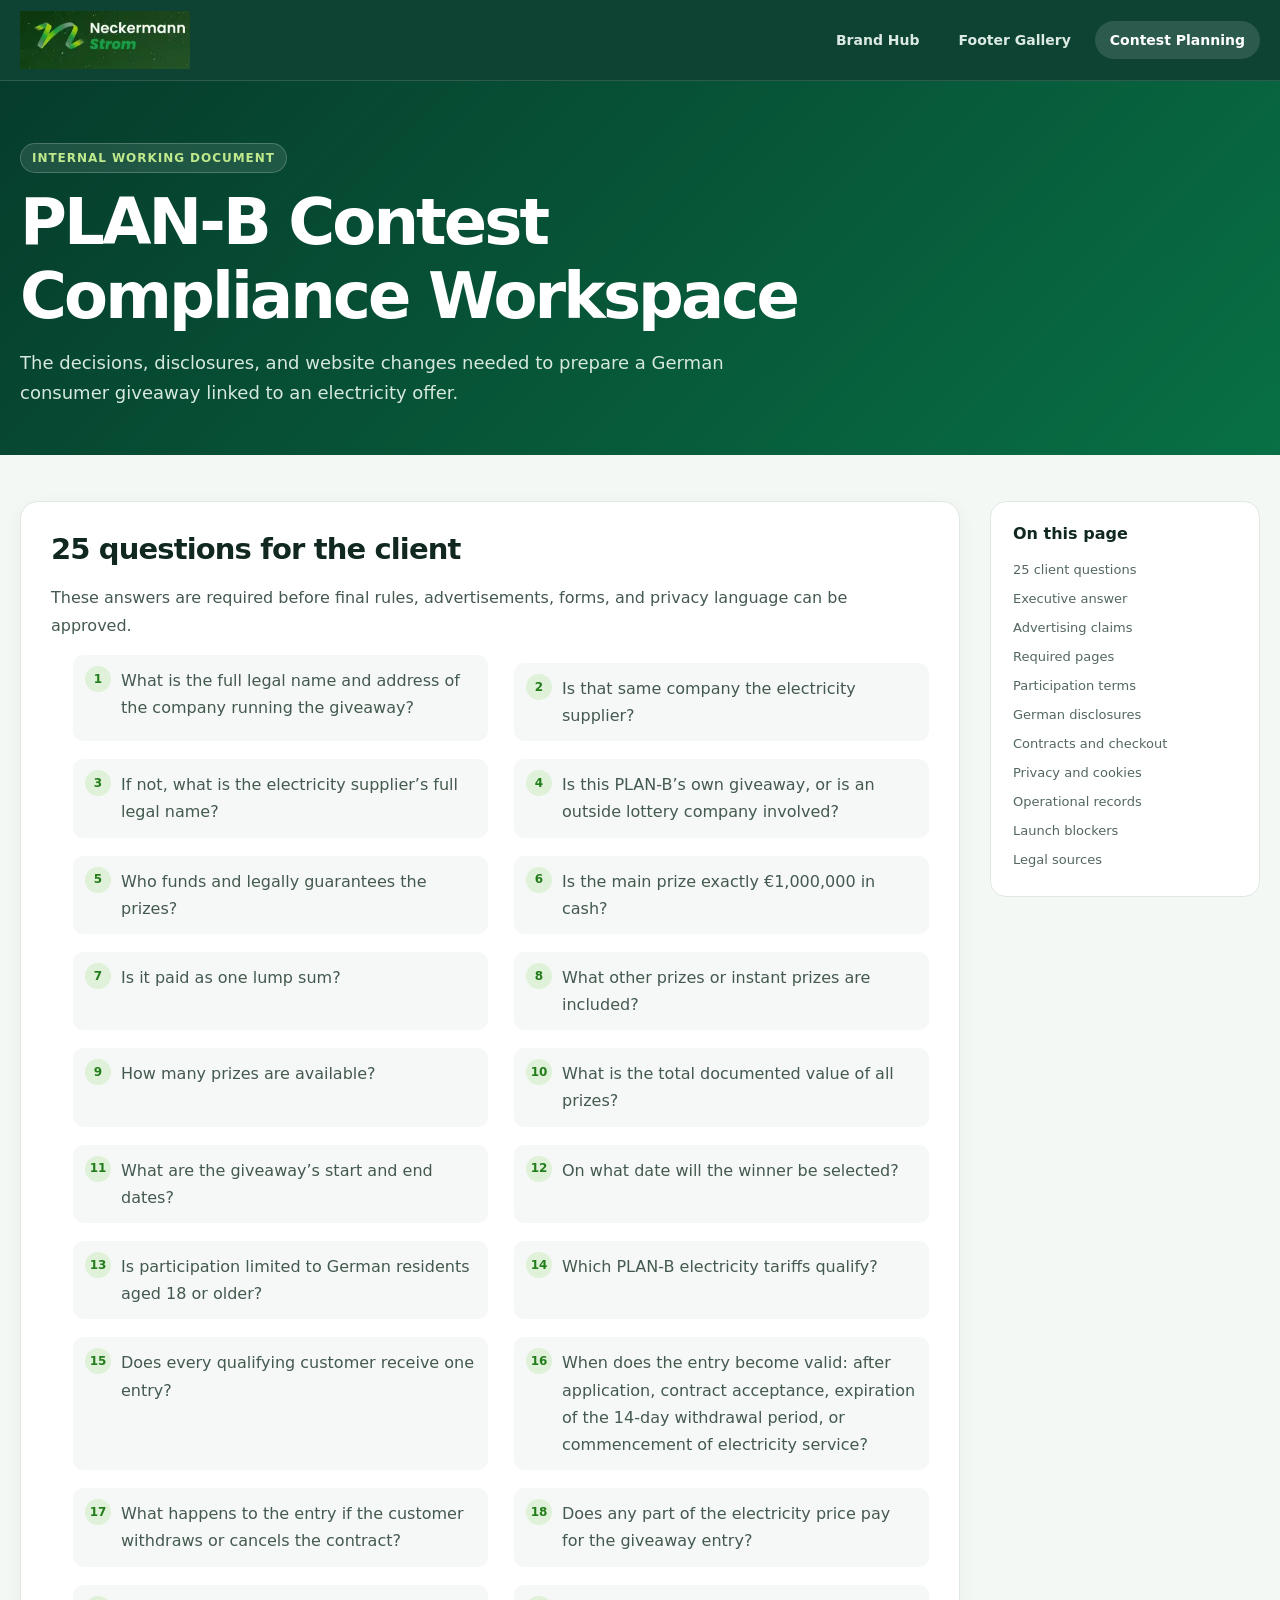
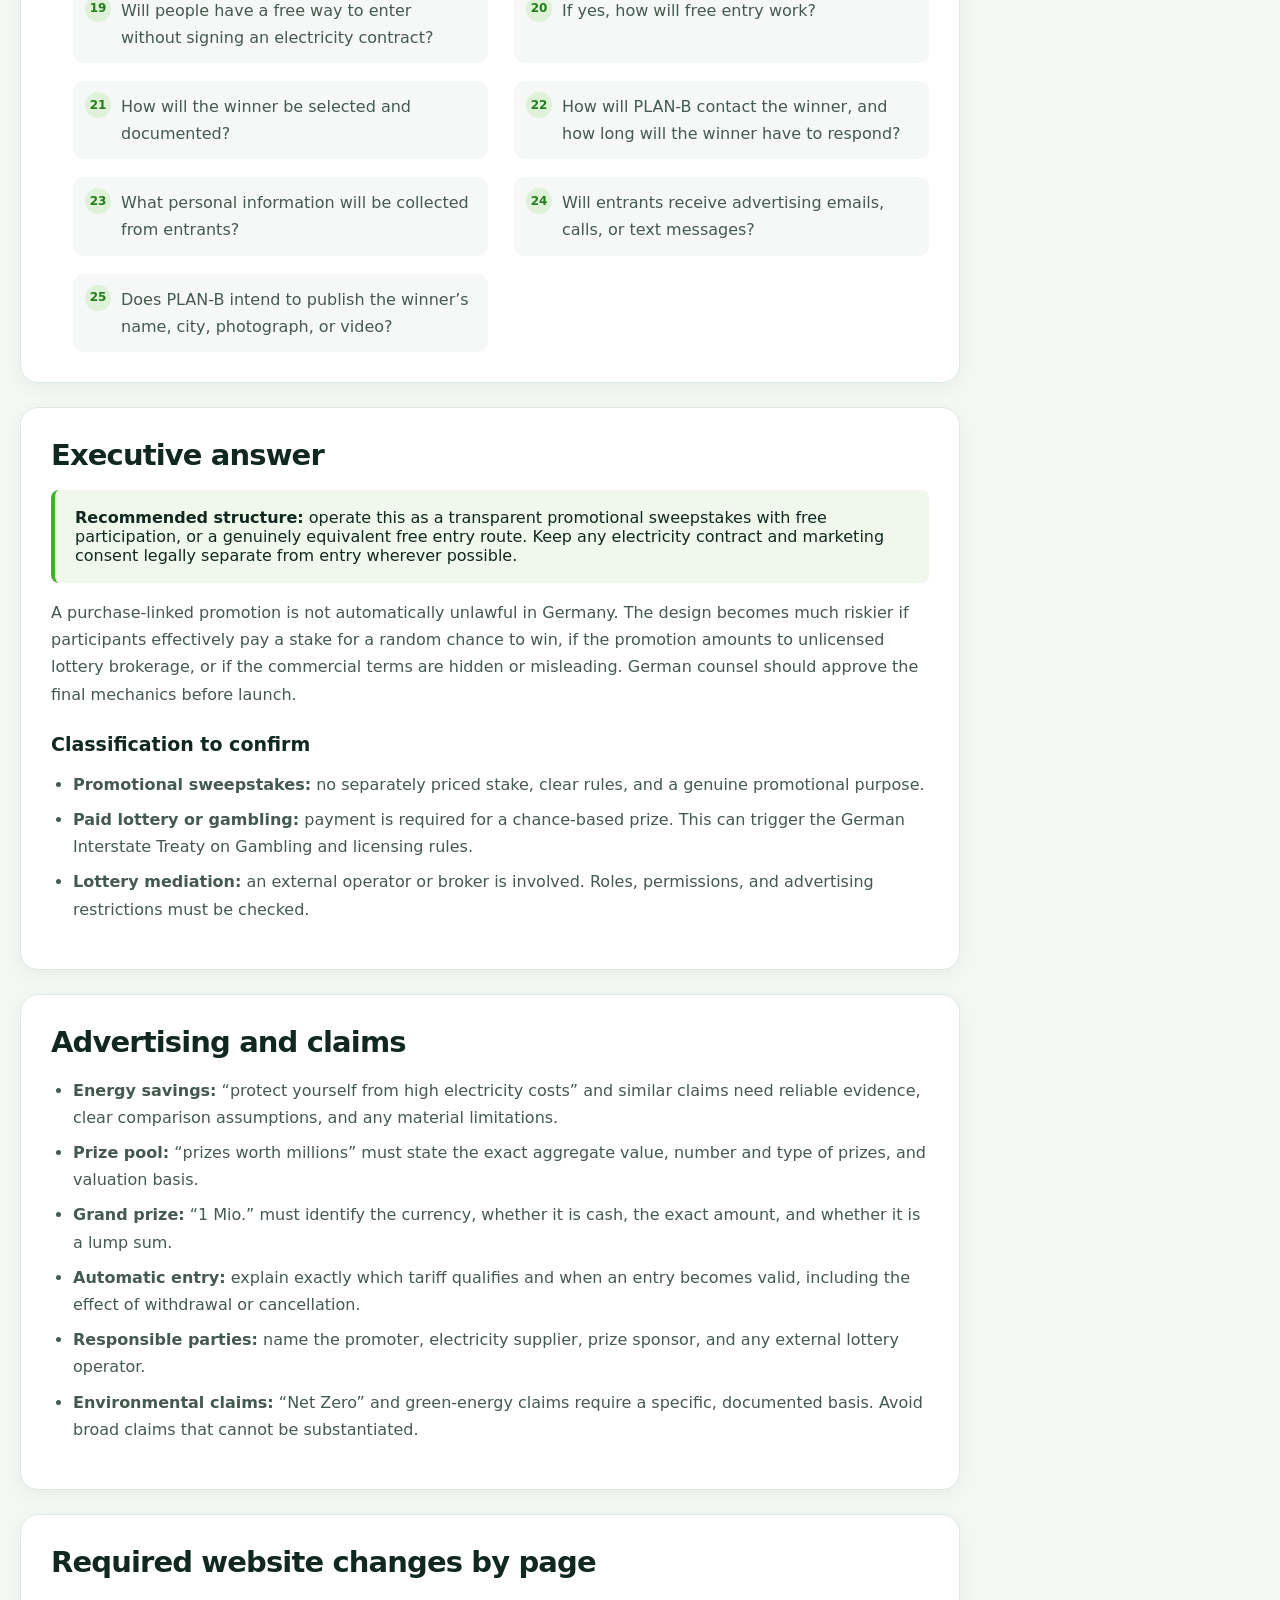
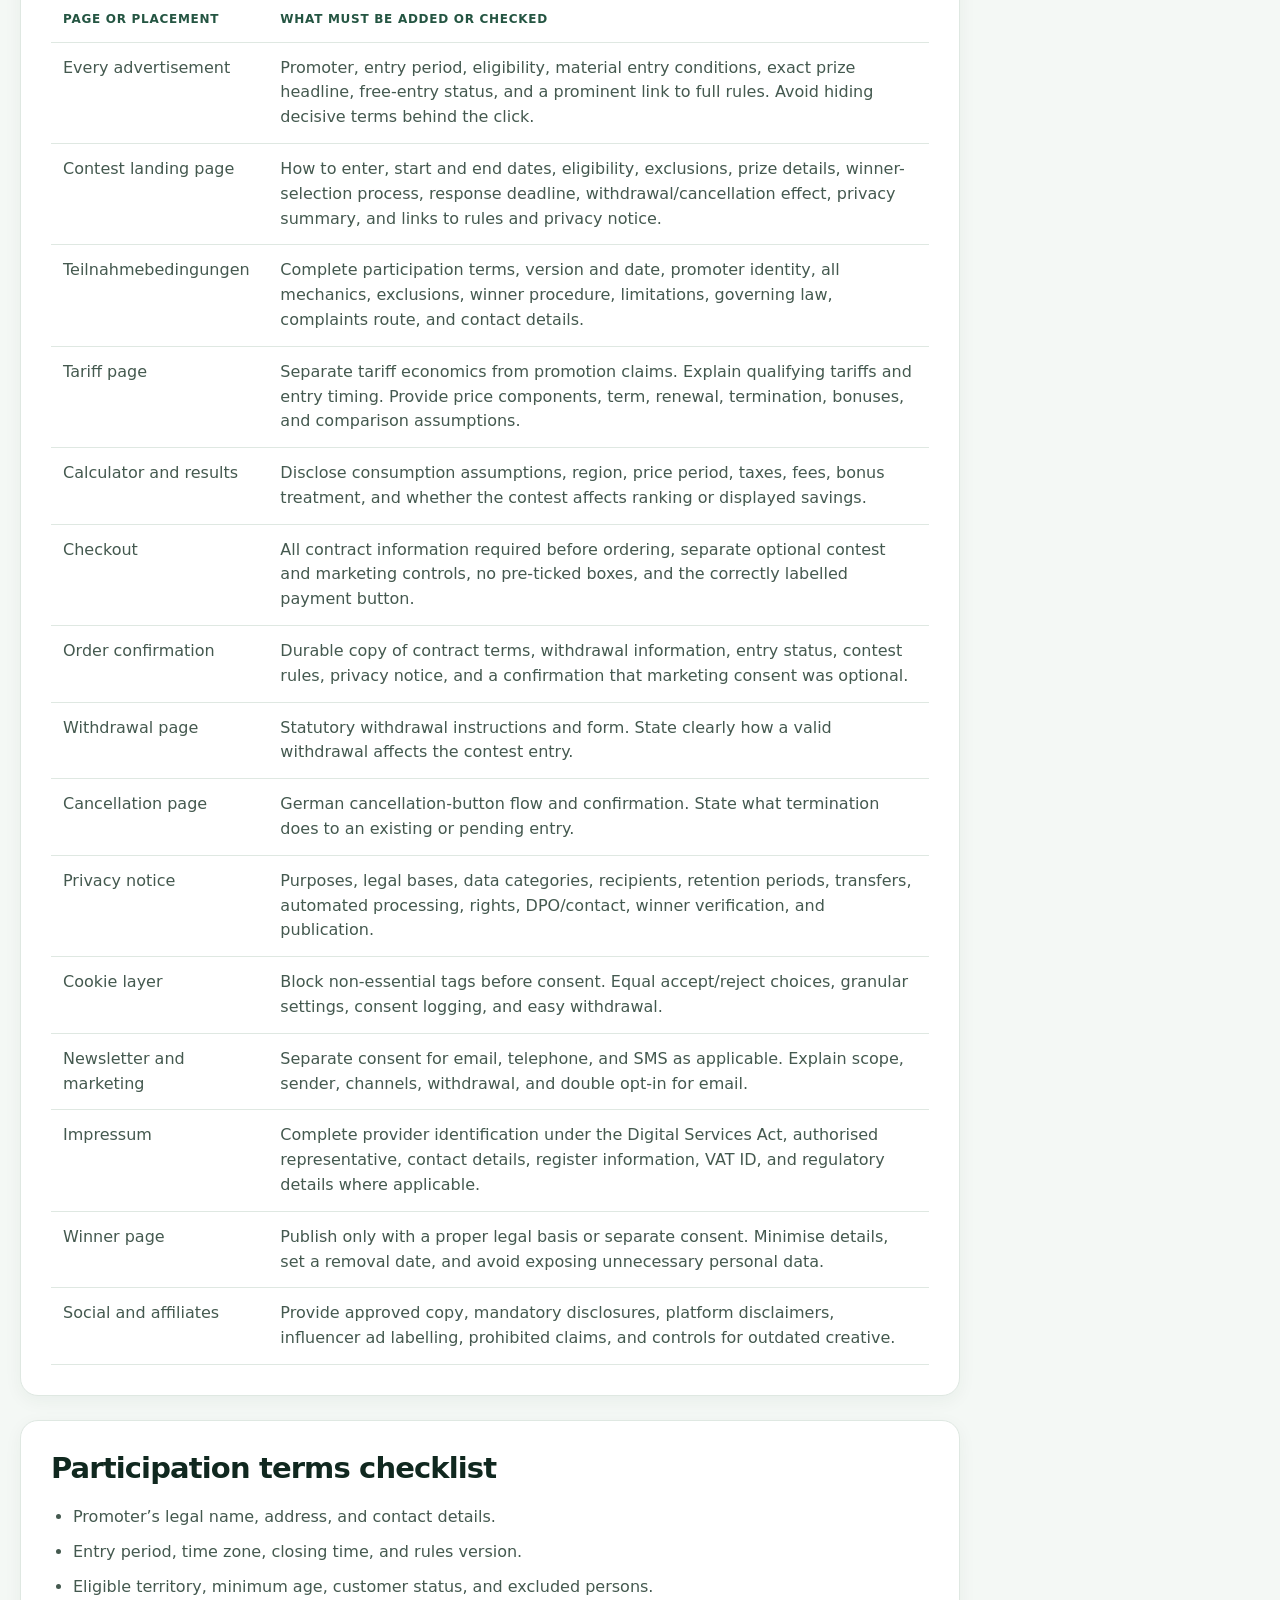
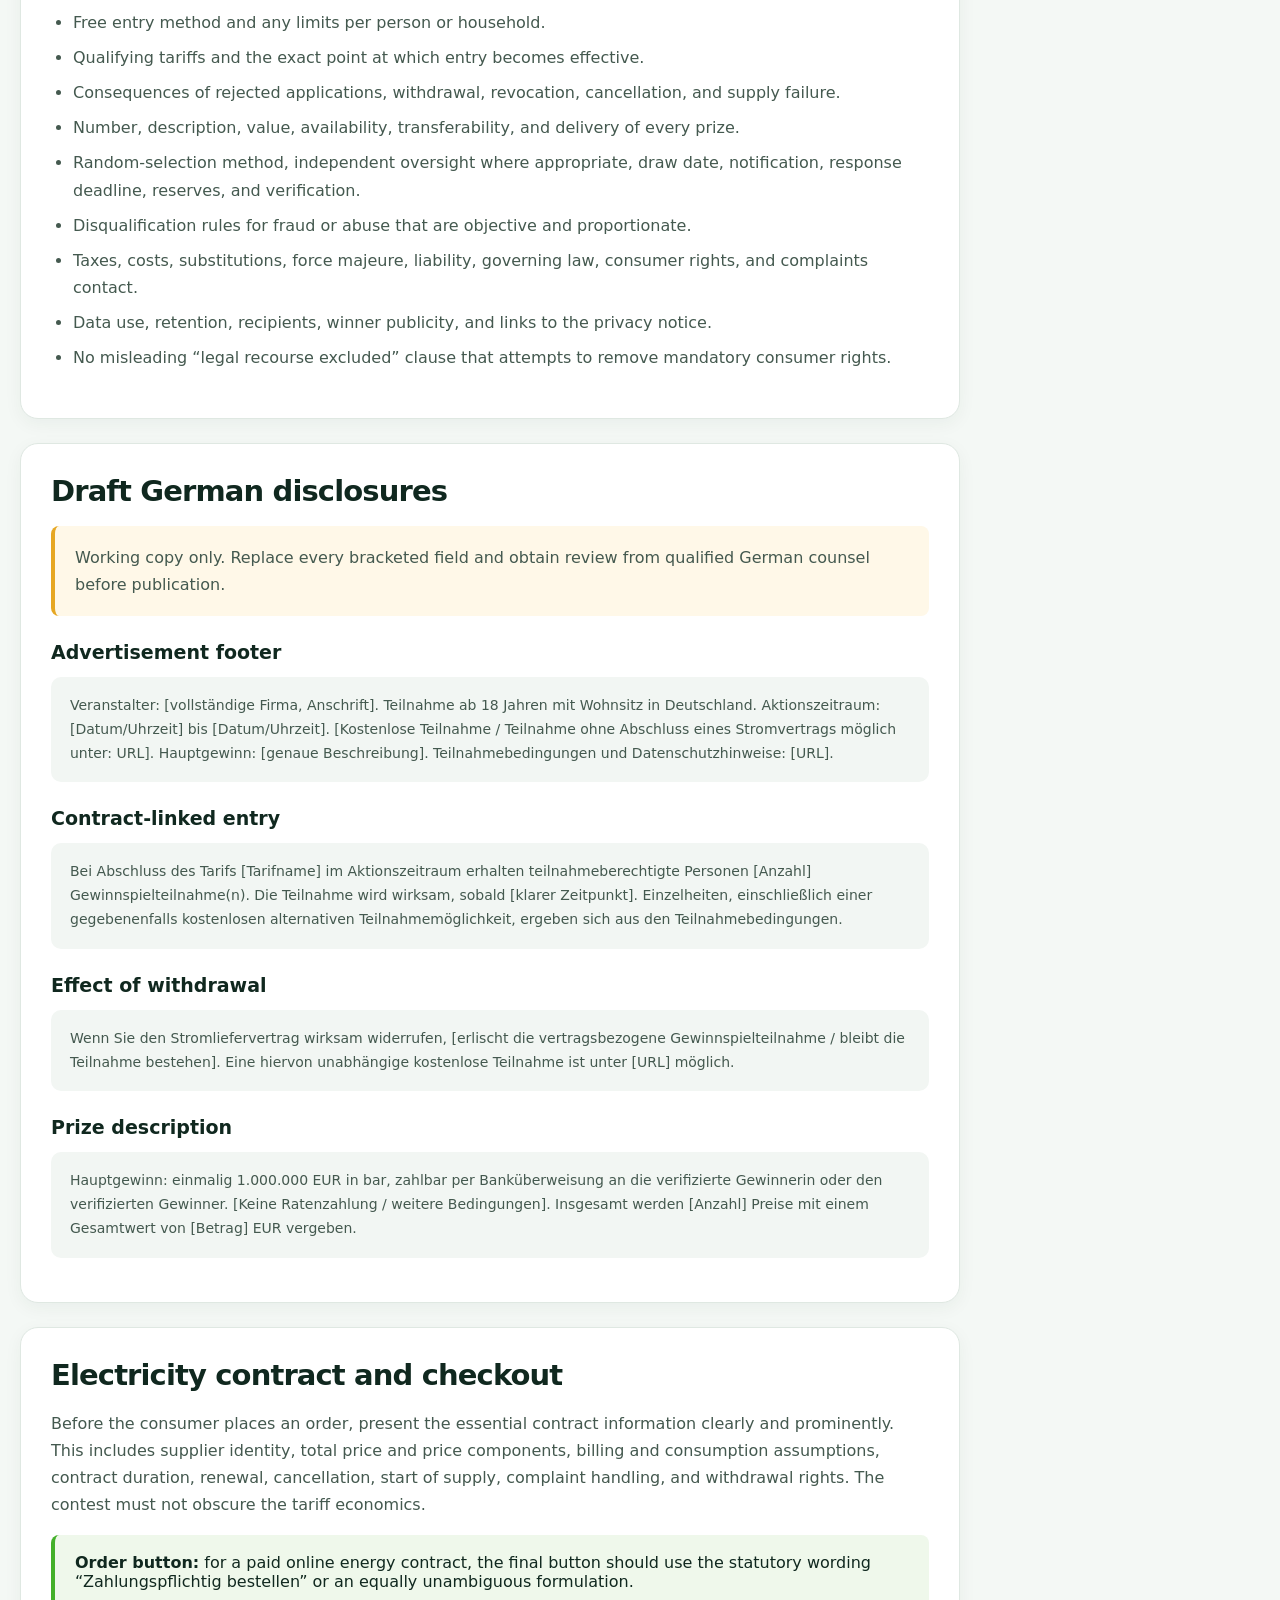
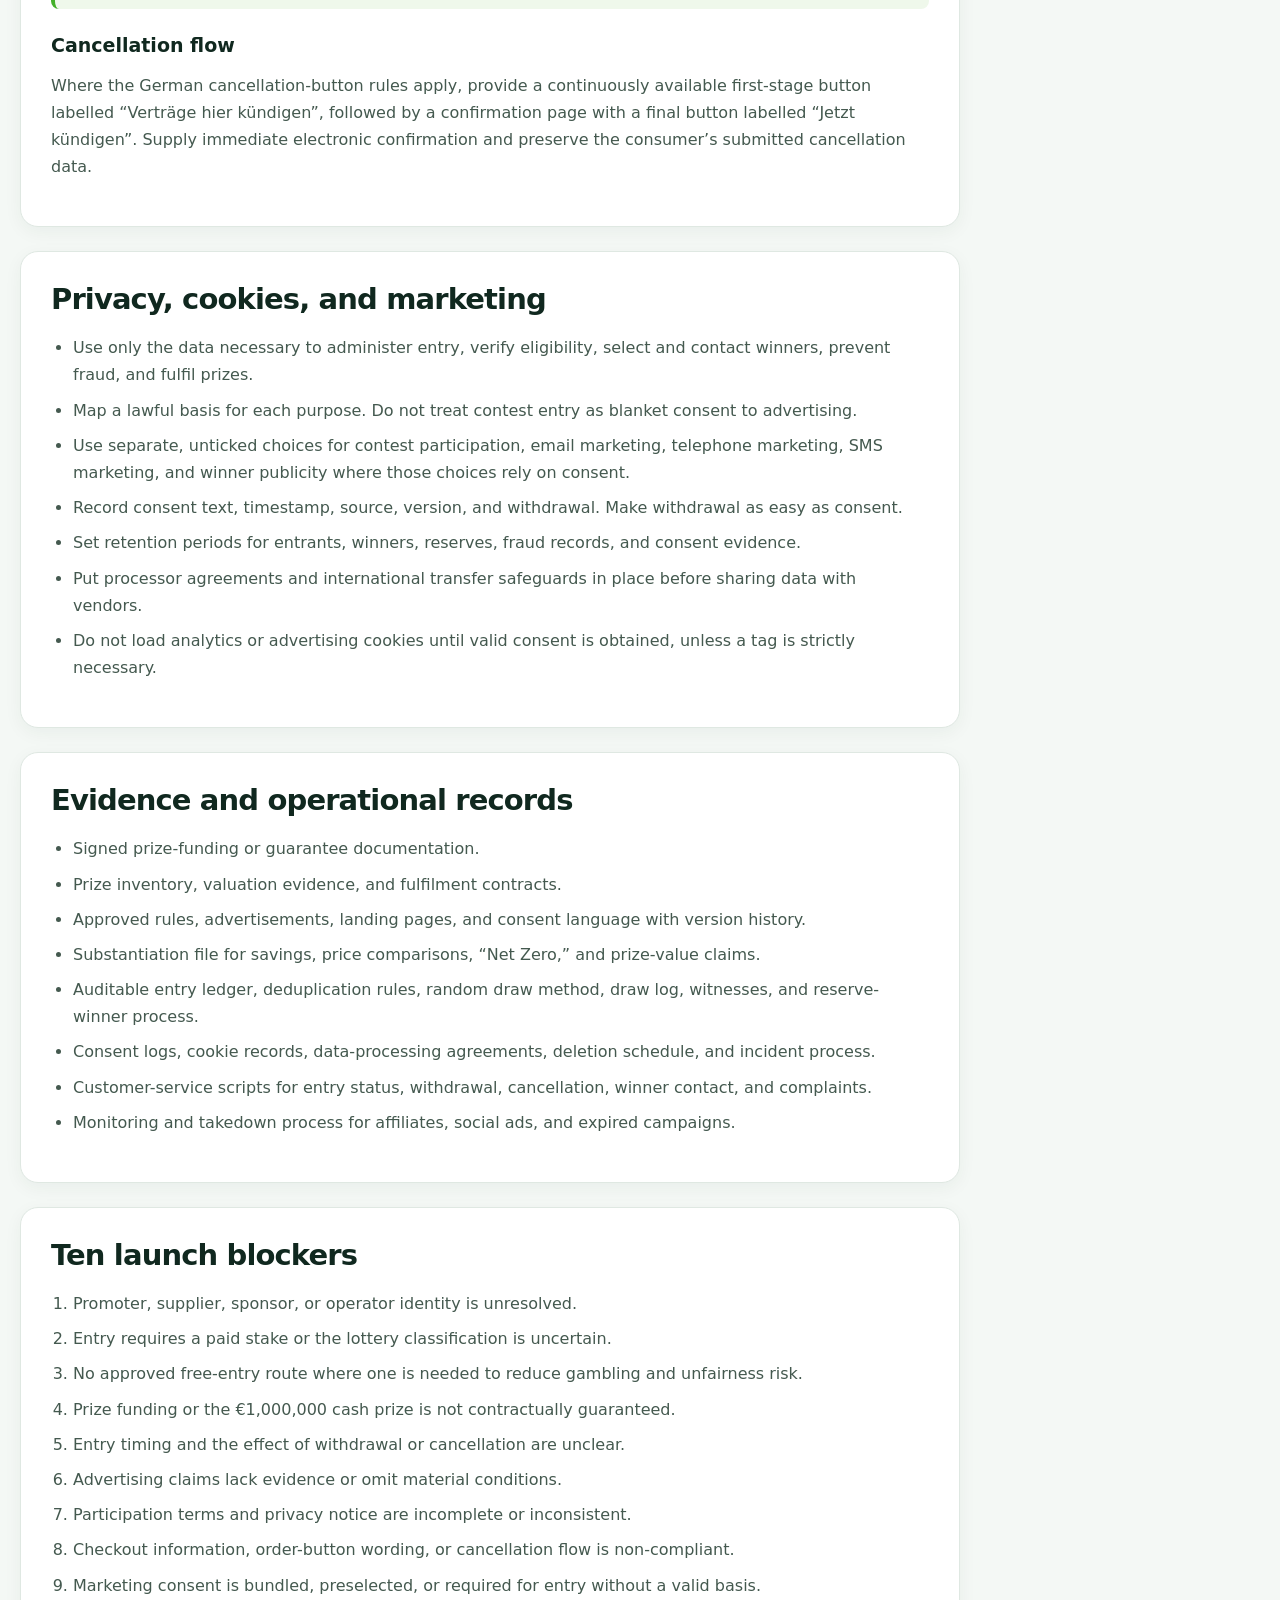
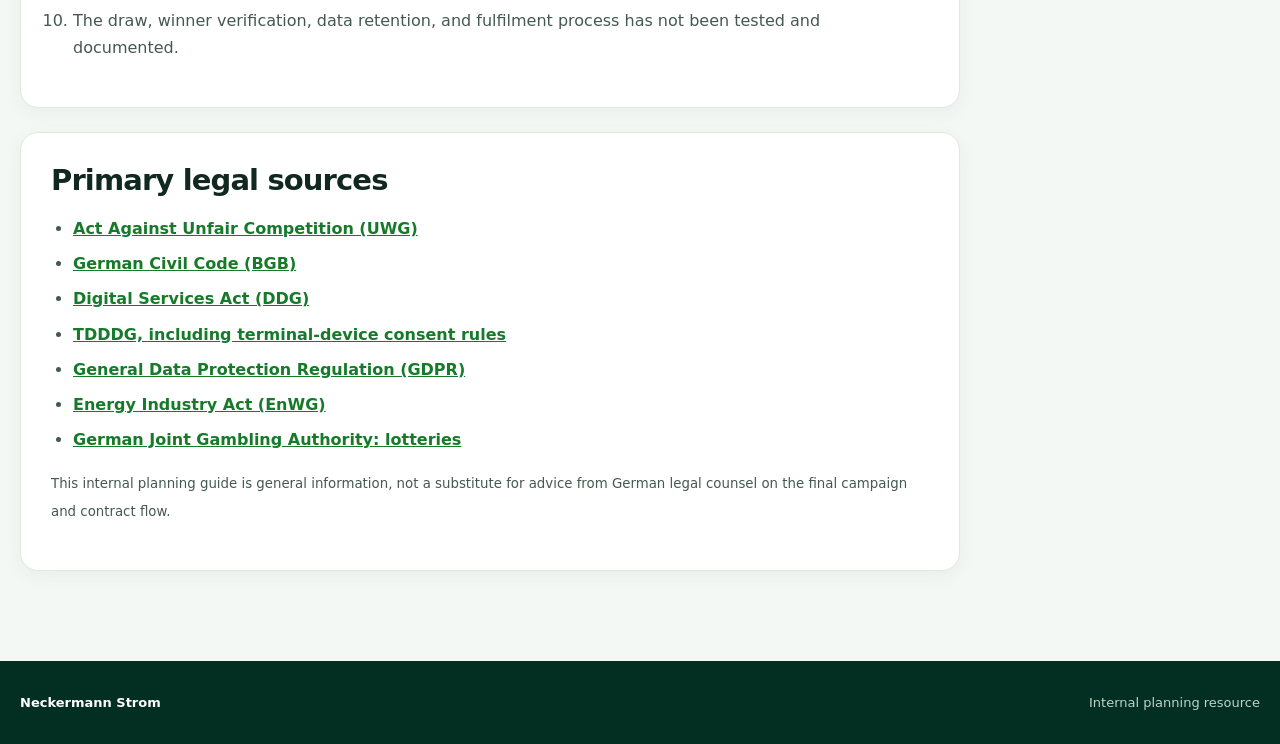
==== contest/index.html @ d4579231 "Add contest compliance workspace and block indexing" ====
<!doctype html>
<html lang="en">
<head>
  <meta charset="utf-8">
  <meta name="viewport" content="width=device-width,initial-scale=1">
  <meta name="description" content="Internal planning guide for the Neckermann Strom PLAN-B promotional contest.">
  <meta name="robots" content="noindex,nofollow,noarchive,nosnippet,noimageindex">
  <meta name="googlebot" content="noindex,nofollow,noarchive,nosnippet,noimageindex">
  <title>Contest Planning | Neckermann Strom</title>
  <link rel="stylesheet" href="../styles.css">
  <link rel="stylesheet" href="contest.css">
</head>
<body>
  <header class="site-header"><nav class="nav shell" aria-label="Primary navigation"><a class="brand" href="../" aria-label="Neckermann Strom home"><img src="../assets/neckermann-strom-logo.webp" alt="Neckermann Strom"></a><div class="nav-links"><a href="../">Brand Hub</a><a href="../footer/">Footer Gallery</a><a href="./" aria-current="page">Contest Planning</a></div></nav></header>
  <main>
    <section class="contest-hero"><div class="shell"><span class="status-pill">Internal working document</span><h1>PLAN-B Contest Compliance Workspace</h1><p>The decisions, disclosures, and website changes needed to prepare a German consumer giveaway linked to an electricity offer.</p></div></section>
    <div class="contest-layout shell">
      <div class="report">
        <section class="report-card" id="questions"><h2>25 questions for the client</h2><p>These answers are required before final rules, advertisements, forms, and privacy language can be approved.</p>
          <ol class="question-list">
            <li>What is the full legal name and address of the company running the giveaway?</li><li>Is that same company the electricity supplier?</li><li>If not, what is the electricity supplier’s full legal name?</li><li>Is this PLAN-B’s own giveaway, or is an outside lottery company involved?</li><li>Who funds and legally guarantees the prizes?</li><li>Is the main prize exactly €1,000,000 in cash?</li><li>Is it paid as one lump sum?</li><li>What other prizes or instant prizes are included?</li><li>How many prizes are available?</li><li>What is the total documented value of all prizes?</li><li>What are the giveaway’s start and end dates?</li><li>On what date will the winner be selected?</li><li>Is participation limited to German residents aged 18 or older?</li><li>Which PLAN-B electricity tariffs qualify?</li><li>Does every qualifying customer receive one entry?</li><li>When does the entry become valid: after application, contract acceptance, expiration of the 14-day withdrawal period, or commencement of electricity service?</li><li>What happens to the entry if the customer withdraws or cancels the contract?</li><li>Does any part of the electricity price pay for the giveaway entry?</li><li>Will people have a free way to enter without signing an electricity contract?</li><li>If yes, how will free entry work?</li><li>How will the winner be selected and documented?</li><li>How will PLAN-B contact the winner, and how long will the winner have to respond?</li><li>What personal information will be collected from entrants?</li><li>Will entrants receive advertising emails, calls, or text messages?</li><li>Does PLAN-B intend to publish the winner’s name, city, photograph, or video?</li>
          </ol>
        </section>
        <section class="report-card" id="summary"><h2>Executive answer</h2><div class="notice"><strong>Recommended structure:</strong> operate this as a transparent promotional sweepstakes with free participation, or a genuinely equivalent free entry route. Keep any electricity contract and marketing consent legally separate from entry wherever possible.</div><p>A purchase-linked promotion is not automatically unlawful in Germany. The design becomes much riskier if participants effectively pay a stake for a random chance to win, if the promotion amounts to unlicensed lottery brokerage, or if the commercial terms are hidden or misleading. German counsel should approve the final mechanics before launch.</p><h3>Classification to confirm</h3><ul><li><strong>Promotional sweepstakes:</strong> no separately priced stake, clear rules, and a genuine promotional purpose.</li><li><strong>Paid lottery or gambling:</strong> payment is required for a chance-based prize. This can trigger the German Interstate Treaty on Gambling and licensing rules.</li><li><strong>Lottery mediation:</strong> an external operator or broker is involved. Roles, permissions, and advertising restrictions must be checked.</li></ul></section>
        <section class="report-card" id="advertising"><h2>Advertising and claims</h2><ul><li><strong>Energy savings:</strong> “protect yourself from high electricity costs” and similar claims need reliable evidence, clear comparison assumptions, and any material limitations.</li><li><strong>Prize pool:</strong> “prizes worth millions” must state the exact aggregate value, number and type of prizes, and valuation basis.</li><li><strong>Grand prize:</strong> “1 Mio.” must identify the currency, whether it is cash, the exact amount, and whether it is a lump sum.</li><li><strong>Automatic entry:</strong> explain exactly which tariff qualifies and when an entry becomes valid, including the effect of withdrawal or cancellation.</li><li><strong>Responsible parties:</strong> name the promoter, electricity supplier, prize sponsor, and any external lottery operator.</li><li><strong>Environmental claims:</strong> “Net Zero” and green-energy claims require a specific, documented basis. Avoid broad claims that cannot be substantiated.</li></ul></section>
        <section class="report-card" id="pages"><h2>Required website changes by page</h2><table class="page-table"><thead><tr><th>Page or placement</th><th>What must be added or checked</th></tr></thead><tbody>
          <tr><td>Every advertisement</td><td>Promoter, entry period, eligibility, material entry conditions, exact prize headline, free-entry status, and a prominent link to full rules. Avoid hiding decisive terms behind the click.</td></tr>
          <tr><td>Contest landing page</td><td>How to enter, start and end dates, eligibility, exclusions, prize details, winner-selection process, response deadline, withdrawal/cancellation effect, privacy summary, and links to rules and privacy notice.</td></tr>
          <tr><td>Teilnahmebedingungen</td><td>Complete participation terms, version and date, promoter identity, all mechanics, exclusions, winner procedure, limitations, governing law, complaints route, and contact details.</td></tr>
          <tr><td>Tariff page</td><td>Separate tariff economics from promotion claims. Explain qualifying tariffs and entry timing. Provide price components, term, renewal, termination, bonuses, and comparison assumptions.</td></tr>
          <tr><td>Calculator and results</td><td>Disclose consumption assumptions, region, price period, taxes, fees, bonus treatment, and whether the contest affects ranking or displayed savings.</td></tr>
          <tr><td>Checkout</td><td>All contract information required before ordering, separate optional contest and marketing controls, no pre-ticked boxes, and the correctly labelled payment button.</td></tr>
          <tr><td>Order confirmation</td><td>Durable copy of contract terms, withdrawal information, entry status, contest rules, privacy notice, and a confirmation that marketing consent was optional.</td></tr>
          <tr><td>Withdrawal page</td><td>Statutory withdrawal instructions and form. State clearly how a valid withdrawal affects the contest entry.</td></tr>
          <tr><td>Cancellation page</td><td>German cancellation-button flow and confirmation. State what termination does to an existing or pending entry.</td></tr>
          <tr><td>Privacy notice</td><td>Purposes, legal bases, data categories, recipients, retention periods, transfers, automated processing, rights, DPO/contact, winner verification, and publication.</td></tr>
          <tr><td>Cookie layer</td><td>Block non-essential tags before consent. Equal accept/reject choices, granular settings, consent logging, and easy withdrawal.</td></tr>
          <tr><td>Newsletter and marketing</td><td>Separate consent for email, telephone, and SMS as applicable. Explain scope, sender, channels, withdrawal, and double opt-in for email.</td></tr>
          <tr><td>Impressum</td><td>Complete provider identification under the Digital Services Act, authorised representative, contact details, register information, VAT ID, and regulatory details where applicable.</td></tr>
          <tr><td>Winner page</td><td>Publish only with a proper legal basis or separate consent. Minimise details, set a removal date, and avoid exposing unnecessary personal data.</td></tr>
          <tr><td>Social and affiliates</td><td>Provide approved copy, mandatory disclosures, platform disclaimers, influencer ad labelling, prohibited claims, and controls for outdated creative.</td></tr>
        </tbody></table></section>
        <section class="report-card" id="terms"><h2>Participation terms checklist</h2><ul><li>Promoter’s legal name, address, and contact details.</li><li>Entry period, time zone, closing time, and rules version.</li><li>Eligible territory, minimum age, customer status, and excluded persons.</li><li>Free entry method and any limits per person or household.</li><li>Qualifying tariffs and the exact point at which entry becomes effective.</li><li>Consequences of rejected applications, withdrawal, revocation, cancellation, and supply failure.</li><li>Number, description, value, availability, transferability, and delivery of every prize.</li><li>Random-selection method, independent oversight where appropriate, draw date, notification, response deadline, reserves, and verification.</li><li>Disqualification rules for fraud or abuse that are objective and proportionate.</li><li>Taxes, costs, substitutions, force majeure, liability, governing law, consumer rights, and complaints contact.</li><li>Data use, retention, recipients, winner publicity, and links to the privacy notice.</li><li>No misleading “legal recourse excluded” clause that attempts to remove mandatory consumer rights.</li></ul></section>
        <section class="report-card" id="language"><h2>Draft German disclosures</h2><p class="warning notice">Working copy only. Replace every bracketed field and obtain review from qualified German counsel before publication.</p><h3>Advertisement footer</h3><p class="legal-copy" lang="de">Veranstalter: [vollständige Firma, Anschrift]. Teilnahme ab 18 Jahren mit Wohnsitz in Deutschland. Aktionszeitraum: [Datum/Uhrzeit] bis [Datum/Uhrzeit]. [Kostenlose Teilnahme / Teilnahme ohne Abschluss eines Stromvertrags möglich unter: URL]. Hauptgewinn: [genaue Beschreibung]. Teilnahmebedingungen und Datenschutzhinweise: [URL].</p><h3>Contract-linked entry</h3><p class="legal-copy" lang="de">Bei Abschluss des Tarifs [Tarifname] im Aktionszeitraum erhalten teilnahmeberechtigte Personen [Anzahl] Gewinnspielteilnahme(n). Die Teilnahme wird wirksam, sobald [klarer Zeitpunkt]. Einzelheiten, einschließlich einer gegebenenfalls kostenlosen alternativen Teilnahmemöglichkeit, ergeben sich aus den Teilnahmebedingungen.</p><h3>Effect of withdrawal</h3><p class="legal-copy" lang="de">Wenn Sie den Stromliefervertrag wirksam widerrufen, [erlischt die vertragsbezogene Gewinnspielteilnahme / bleibt die Teilnahme bestehen]. Eine hiervon unabhängige kostenlose Teilnahme ist unter [URL] möglich.</p><h3>Prize description</h3><p class="legal-copy" lang="de">Hauptgewinn: einmalig 1.000.000 EUR in bar, zahlbar per Banküberweisung an die verifizierte Gewinnerin oder den verifizierten Gewinner. [Keine Ratenzahlung / weitere Bedingungen]. Insgesamt werden [Anzahl] Preise mit einem Gesamtwert von [Betrag] EUR vergeben.</p></section>
        <section class="report-card" id="contracts"><h2>Electricity contract and checkout</h2><p>Before the consumer places an order, present the essential contract information clearly and prominently. This includes supplier identity, total price and price components, billing and consumption assumptions, contract duration, renewal, cancellation, start of supply, complaint handling, and withdrawal rights. The contest must not obscure the tariff economics.</p><div class="notice"><strong>Order button:</strong> for a paid online energy contract, the final button should use the statutory wording <span lang="de">“Zahlungspflichtig bestellen”</span> or an equally unambiguous formulation.</div><h3>Cancellation flow</h3><p>Where the German cancellation-button rules apply, provide a continuously available first-stage button labelled <span lang="de">“Verträge hier kündigen”</span>, followed by a confirmation page with a final button labelled <span lang="de">“Jetzt kündigen”</span>. Supply immediate electronic confirmation and preserve the consumer’s submitted cancellation data.</p></section>
        <section class="report-card" id="privacy"><h2>Privacy, cookies, and marketing</h2><ul><li>Use only the data necessary to administer entry, verify eligibility, select and contact winners, prevent fraud, and fulfil prizes.</li><li>Map a lawful basis for each purpose. Do not treat contest entry as blanket consent to advertising.</li><li>Use separate, unticked choices for contest participation, email marketing, telephone marketing, SMS marketing, and winner publicity where those choices rely on consent.</li><li>Record consent text, timestamp, source, version, and withdrawal. Make withdrawal as easy as consent.</li><li>Set retention periods for entrants, winners, reserves, fraud records, and consent evidence.</li><li>Put processor agreements and international transfer safeguards in place before sharing data with vendors.</li><li>Do not load analytics or advertising cookies until valid consent is obtained, unless a tag is strictly necessary.</li></ul></section>
        <section class="report-card" id="records"><h2>Evidence and operational records</h2><ul><li>Signed prize-funding or guarantee documentation.</li><li>Prize inventory, valuation evidence, and fulfilment contracts.</li><li>Approved rules, advertisements, landing pages, and consent language with version history.</li><li>Substantiation file for savings, price comparisons, “Net Zero,” and prize-value claims.</li><li>Auditable entry ledger, deduplication rules, random draw method, draw log, witnesses, and reserve-winner process.</li><li>Consent logs, cookie records, data-processing agreements, deletion schedule, and incident process.</li><li>Customer-service scripts for entry status, withdrawal, cancellation, winner contact, and complaints.</li><li>Monitoring and takedown process for affiliates, social ads, and expired campaigns.</li></ul></section>
        <section class="report-card" id="blockers"><h2>Ten launch blockers</h2><ol><li>Promoter, supplier, sponsor, or operator identity is unresolved.</li><li>Entry requires a paid stake or the lottery classification is uncertain.</li><li>No approved free-entry route where one is needed to reduce gambling and unfairness risk.</li><li>Prize funding or the €1,000,000 cash prize is not contractually guaranteed.</li><li>Entry timing and the effect of withdrawal or cancellation are unclear.</li><li>Advertising claims lack evidence or omit material conditions.</li><li>Participation terms and privacy notice are incomplete or inconsistent.</li><li>Checkout information, order-button wording, or cancellation flow is non-compliant.</li><li>Marketing consent is bundled, preselected, or required for entry without a valid basis.</li><li>The draw, winner verification, data retention, and fulfilment process has not been tested and documented.</li></ol></section>
        <section class="report-card source-list" id="sources"><h2>Primary legal sources</h2><ul><li><a href="https://www.gesetze-im-internet.de/uwg_2004/" rel="noreferrer">Act Against Unfair Competition (UWG)</a></li><li><a href="https://www.gesetze-im-internet.de/bgb/" rel="noreferrer">German Civil Code (BGB)</a></li><li><a href="https://www.gesetze-im-internet.de/ddg/" rel="noreferrer">Digital Services Act (DDG)</a></li><li><a href="https://www.gesetze-im-internet.de/ttdsg/" rel="noreferrer">TDDDG, including terminal-device consent rules</a></li><li><a href="https://eur-lex.europa.eu/eli/reg/2016/679/oj" rel="noreferrer">General Data Protection Regulation (GDPR)</a></li><li><a href="https://www.gesetze-im-internet.de/enwg_2005/" rel="noreferrer">Energy Industry Act (EnWG)</a></li><li><a href="https://www.gluecksspiel-behoerde.de/de/fuer-gluecksspielanbieter/erlaubnisse/lotterien" rel="noreferrer">German Joint Gambling Authority: lotteries</a></li></ul><p><small>This internal planning guide is general information, not a substitute for advice from German legal counsel on the final campaign and contract flow.</small></p></section>
      </div>
      <aside class="toc" aria-label="On this page"><strong>On this page</strong><a href="#questions">25 client questions</a><a href="#summary">Executive answer</a><a href="#advertising">Advertising claims</a><a href="#pages">Required pages</a><a href="#terms">Participation terms</a><a href="#language">German disclosures</a><a href="#contracts">Contracts and checkout</a><a href="#privacy">Privacy and cookies</a><a href="#records">Operational records</a><a href="#blockers">Launch blockers</a><a href="#sources">Legal sources</a></aside>
    </div>
  </main>
  <footer class="footer"><div class="footer-row shell"><strong>Neckermann Strom</strong><span>Internal planning resource</span></div></footer>
</body>
</html>
---- styles.css ----
:root{--ink:#10281f;--muted:#607168;--green:#43b02a;--lime:#91cf31;--deep:#053c2b;--line:#dfe8e2;--mist:#f4f8f5;--white:#fff;--shadow:0 18px 44px rgba(5,60,43,.11)}
*{box-sizing:border-box}html{scroll-behavior:smooth}body{margin:0;background:var(--mist);color:var(--ink);font-family:Inter,ui-sans-serif,system-ui,-apple-system,BlinkMacSystemFont,"Segoe UI",sans-serif}a{color:inherit}img{display:block;max-width:100%}.shell{width:min(1240px,calc(100% - 40px));margin:auto}.site-header{position:sticky;top:0;z-index:20;background:rgba(5,60,43,.96);border-bottom:1px solid rgba(255,255,255,.13);backdrop-filter:blur(16px)}.nav{height:80px;display:flex;align-items:center;justify-content:space-between;gap:28px}.brand{display:flex;align-items:center;text-decoration:none}.brand img{width:238px;height:58px;object-fit:contain;object-position:left center}.nav-links{display:flex;align-items:center;gap:9px}.nav-links a{color:#dceae4;text-decoration:none;font-size:14px;font-weight:700;padding:11px 15px;border-radius:999px}.nav-links a:hover,.nav-links a[aria-current="page"]{background:rgba(255,255,255,.12);color:white}.hero{position:relative;overflow:hidden;padding:92px 0 74px;background:linear-gradient(130deg,#063b2c 0%,#07543a 57%,#0c6b42 100%);color:white}.hero:before,.hero:after{content:"";position:absolute;border-radius:50%;filter:blur(2px);opacity:.45}.hero:before{width:620px;height:620px;right:-170px;top:-430px;background:radial-gradient(circle,#88d333 0%,transparent 67%)}.hero:after{width:760px;height:200px;left:-140px;bottom:-150px;background:radial-gradient(ellipse,#6ebf2b 0%,transparent 70%)}.eyebrow{margin:0 0 17px;color:#aee56b;font-size:13px;font-weight:800;letter-spacing:.14em;text-transform:uppercase}.hero h1{max-width:850px;margin:0;font-size:clamp(42px,6vw,76px);line-height:.98;letter-spacing:-.052em}.hero p{max-width:680px;margin:25px 0 0;color:#d9e7e0;font-size:19px;line-height:1.65}.section{padding:58px 0 90px}.section-head{display:flex;align-items:end;justify-content:space-between;gap:30px;margin-bottom:28px}.section h2{margin:0;font-size:34px;letter-spacing:-.035em}.section-head p{max-width:560px;margin:0;color:var(--muted);line-height:1.65}.hub-grid{display:grid;grid-template-columns:repeat(3,1fr);gap:22px}.hub-card{display:flex;min-height:260px;flex-direction:column;padding:30px;border:1px solid var(--line);border-radius:20px;background:white;box-shadow:0 5px 18px rgba(5,60,43,.05);text-decoration:none;transition:.22s ease}.hub-card:hover{transform:translateY(-5px);box-shadow:var(--shadow);border-color:#a7d09d}.hub-icon{display:grid;width:54px;height:54px;place-items:center;border-radius:15px;background:linear-gradient(145deg,#ebf8e6,#d9f0d3);color:var(--deep);font-size:25px;font-weight:900}.hub-card h3{margin:35px 0 9px;font-size:25px}.hub-card p{margin:0;color:var(--muted);line-height:1.55}.hub-card .arrow{margin-top:auto;padding-top:22px;color:#238515;font-weight:800}.gallery-hero{padding:58px 0 42px;background:linear-gradient(135deg,#063c2c,#08633f);color:white}.gallery-hero .back{display:inline-flex;margin-bottom:35px;color:#cfe5da;text-decoration:none;font-size:14px;font-weight:700}.gallery-hero h1{margin:0;font-size:clamp(40px,6vw,68px);letter-spacing:-.045em}.gallery-hero p{max-width:700px;margin:18px 0 0;color:#d3e5dc;font-size:18px;line-height:1.6}.gallery{padding:50px 0 90px}.round{margin-bottom:64px}.round-heading{display:flex;align-items:end;justify-content:space-between;gap:20px;margin:0 0 20px}.round-heading h2{margin:0;font-size:30px;letter-spacing:-.03em}.round-heading span{color:var(--muted);font-size:14px}.gallery-grid{display:grid;grid-template-columns:repeat(2,minmax(0,1fr));gap:24px}.concept{overflow:hidden;border:1px solid var(--line);border-radius:18px;background:white;box-shadow:0 5px 18px rgba(5,60,43,.06)}.concept button{display:block;width:100%;padding:0;border:0;background:#eaf1ec;cursor:zoom-in}.concept figure{margin:0}.concept img{width:100%;aspect-ratio:1.5/1;object-fit:cover;object-position:center}.concept.wide img{aspect-ratio:2.95/1}.concept-meta{display:flex;align-items:center;justify-content:space-between;gap:18px;padding:19px 21px}.concept-meta strong{font-size:17px}.concept-meta span{color:var(--muted);font-size:13px}.badge{display:inline-flex!important;width:auto!important;padding:5px 9px!important;border-radius:999px;background:#e5f4df!important;color:#277b1f!important;font-size:11px!important;font-weight:800;text-transform:uppercase;letter-spacing:.08em}.lightbox{display:none;position:fixed;inset:0;z-index:50;align-items:center;justify-content:center;padding:36px;background:rgba(1,18,12,.94)}.lightbox.open{display:flex}.lightbox img{max-width:96vw;max-height:90vh;border-radius:10px;box-shadow:0 25px 90px rgba(0,0,0,.5)}.lightbox button{position:absolute;top:22px;right:24px;width:48px;height:48px;border:1px solid rgba(255,255,255,.25);border-radius:50%;background:rgba(255,255,255,.1);color:white;font-size:28px;cursor:pointer}.footer{padding:34px 0;background:#032e22;color:#bdd4c9;font-size:13px}.footer-row{display:flex;align-items:center;justify-content:space-between;gap:20px}.footer a{color:white;text-decoration:none}.footer strong{color:white}@media(max-width:820px){.nav{height:70px}.brand img{width:185px}.nav-links a:not([aria-current]){display:none}.hero{padding:68px 0 55px}.hub-grid,.gallery-grid{grid-template-columns:1fr}.section-head,.round-heading,.footer-row{align-items:flex-start;flex-direction:column}.concept img,.concept.wide img{aspect-ratio:auto}.shell{width:min(100% - 28px,1240px)}}
---- contest/contest.css ----
.contest-hero{padding:62px 0 48px;background:linear-gradient(135deg,#063c2c,#087044);color:#fff}.contest-hero h1{max-width:850px;margin:12px 0 15px;font-size:clamp(38px,5vw,64px);letter-spacing:-.045em}.contest-hero p{max-width:790px;margin:0;color:#d7e9df;font-size:18px;line-height:1.65}.status-pill{display:inline-flex;padding:7px 11px;border:1px solid rgba(255,255,255,.2);border-radius:999px;background:rgba(255,255,255,.1);color:#bfe98c;font-size:12px;font-weight:800;letter-spacing:.08em;text-transform:uppercase}.contest-layout{display:grid;grid-template-columns:minmax(0,1fr) 270px;gap:30px;padding:46px 0 90px}.report{display:grid;gap:24px}.report-card{padding:30px;border:1px solid var(--line);border-radius:18px;background:#fff;box-shadow:0 5px 18px rgba(5,60,43,.05)}.report-card h2{margin:0 0 18px;font-size:29px;letter-spacing:-.03em}.report-card h3{margin:25px 0 10px;font-size:19px}.report-card p,.report-card li{color:#44594f;line-height:1.7}.report-card ul,.report-card ol{padding-left:22px}.report-card li+li{margin-top:8px}.notice{padding:18px 20px;border-left:4px solid var(--green);border-radius:8px;background:#eff8eb}.warning{border-left-color:#e6a723;background:#fff8e8}.question-list{counter-reset:q;display:grid;grid-template-columns:repeat(2,minmax(0,1fr));gap:10px 26px;margin:0;padding:0;list-style:none}.question-list li{counter-increment:q;position:relative;min-height:52px;padding:12px 12px 12px 48px;border-radius:10px;background:#f5f8f6}.question-list li:before{content:counter(q);position:absolute;top:11px;left:12px;display:grid;width:26px;height:26px;place-items:center;border-radius:50%;background:#dff1d8;color:#247d1c;font-size:12px;font-weight:900}.page-table{width:100%;border-collapse:collapse}.page-table th,.page-table td{padding:13px 12px;border-bottom:1px solid var(--line);text-align:left;vertical-align:top;line-height:1.55}.page-table th{color:#245542;font-size:12px;letter-spacing:.06em;text-transform:uppercase}.page-table td{color:#44594f}.legal-copy{padding:17px 19px;border-radius:10px;background:#f2f6f3;color:#203d31;font-size:14px;line-height:1.7}.toc{position:sticky;top:104px;align-self:start;padding:22px;border:1px solid var(--line);border-radius:16px;background:#fff}.toc strong{display:block;margin-bottom:12px}.toc a{display:block;padding:7px 0;color:#53675e;text-decoration:none;font-size:13px}.toc a:hover{color:#238515}.source-list a{color:#167a2b;font-weight:700}@media(max-width:900px){.contest-layout{grid-template-columns:1fr}.toc{position:static;order:-1}.question-list{grid-template-columns:1fr}.page-table{display:block;overflow-x:auto}.report-card{padding:22px}}
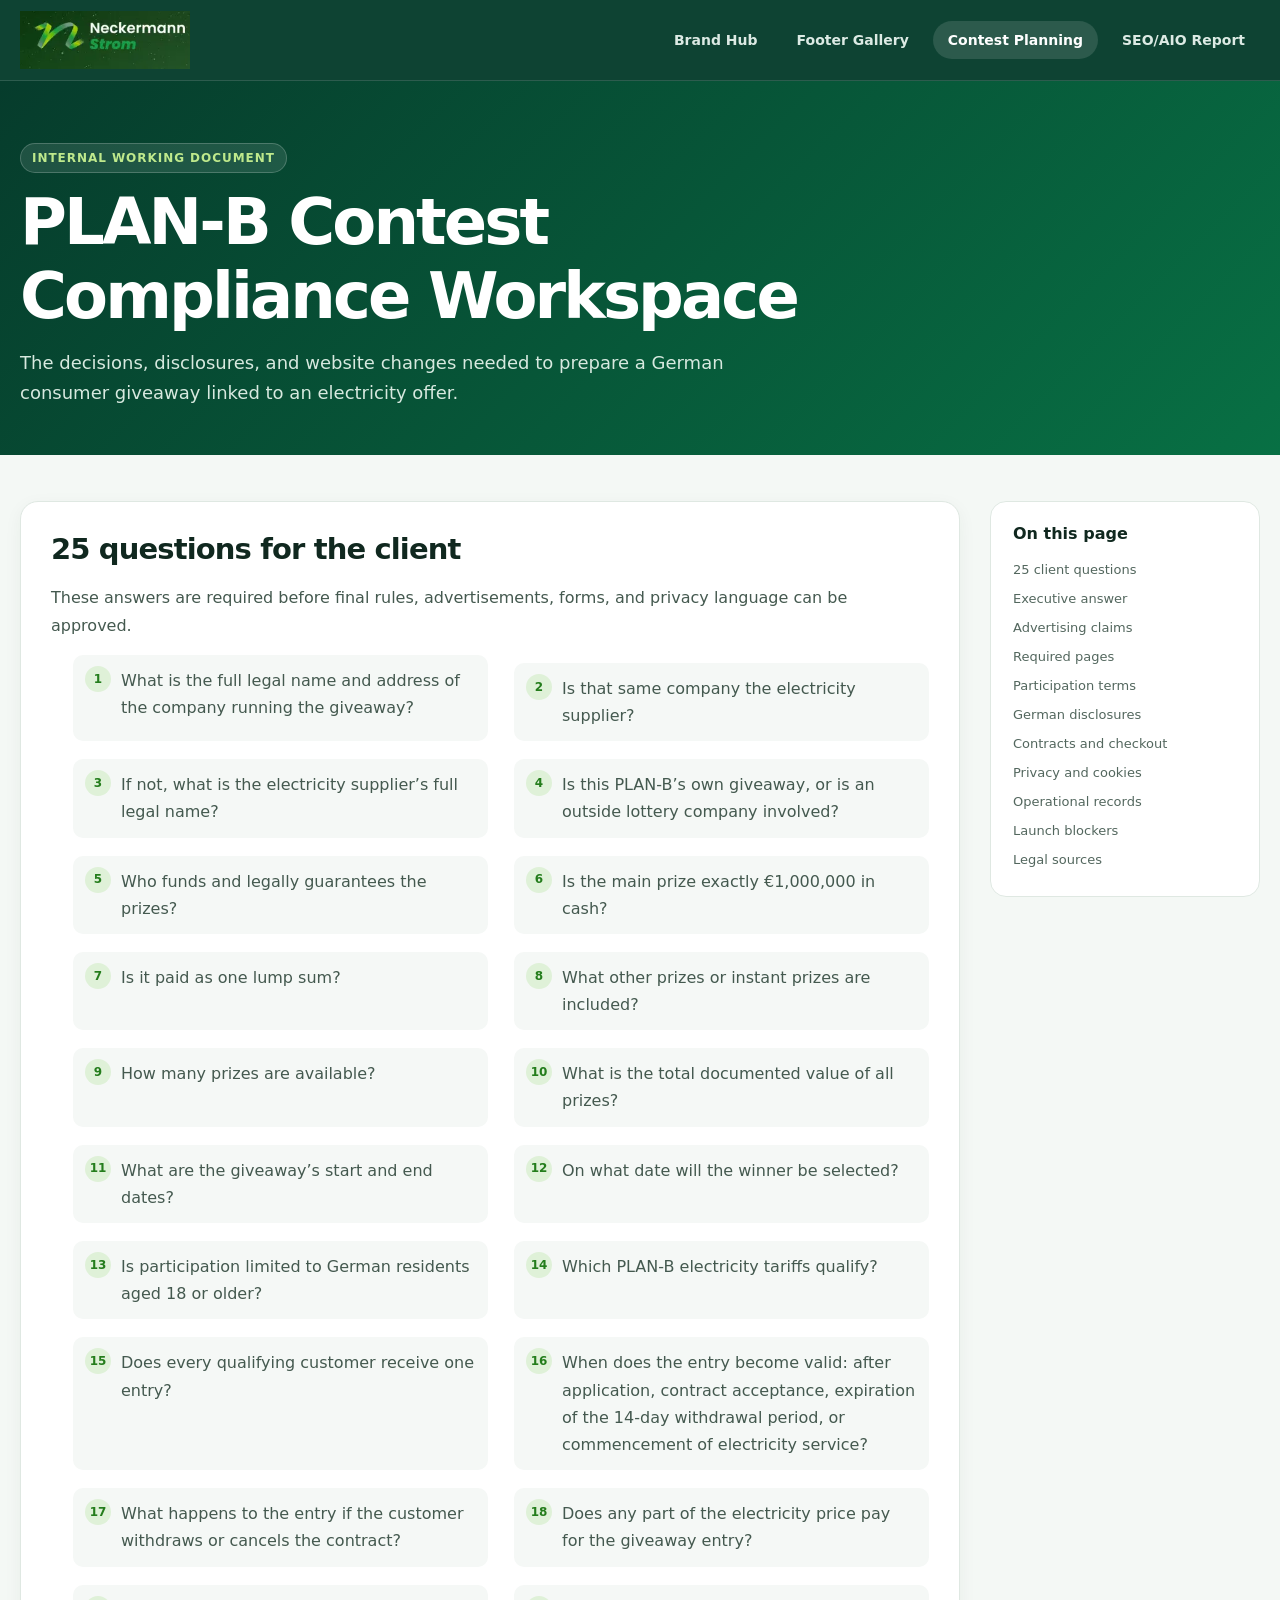
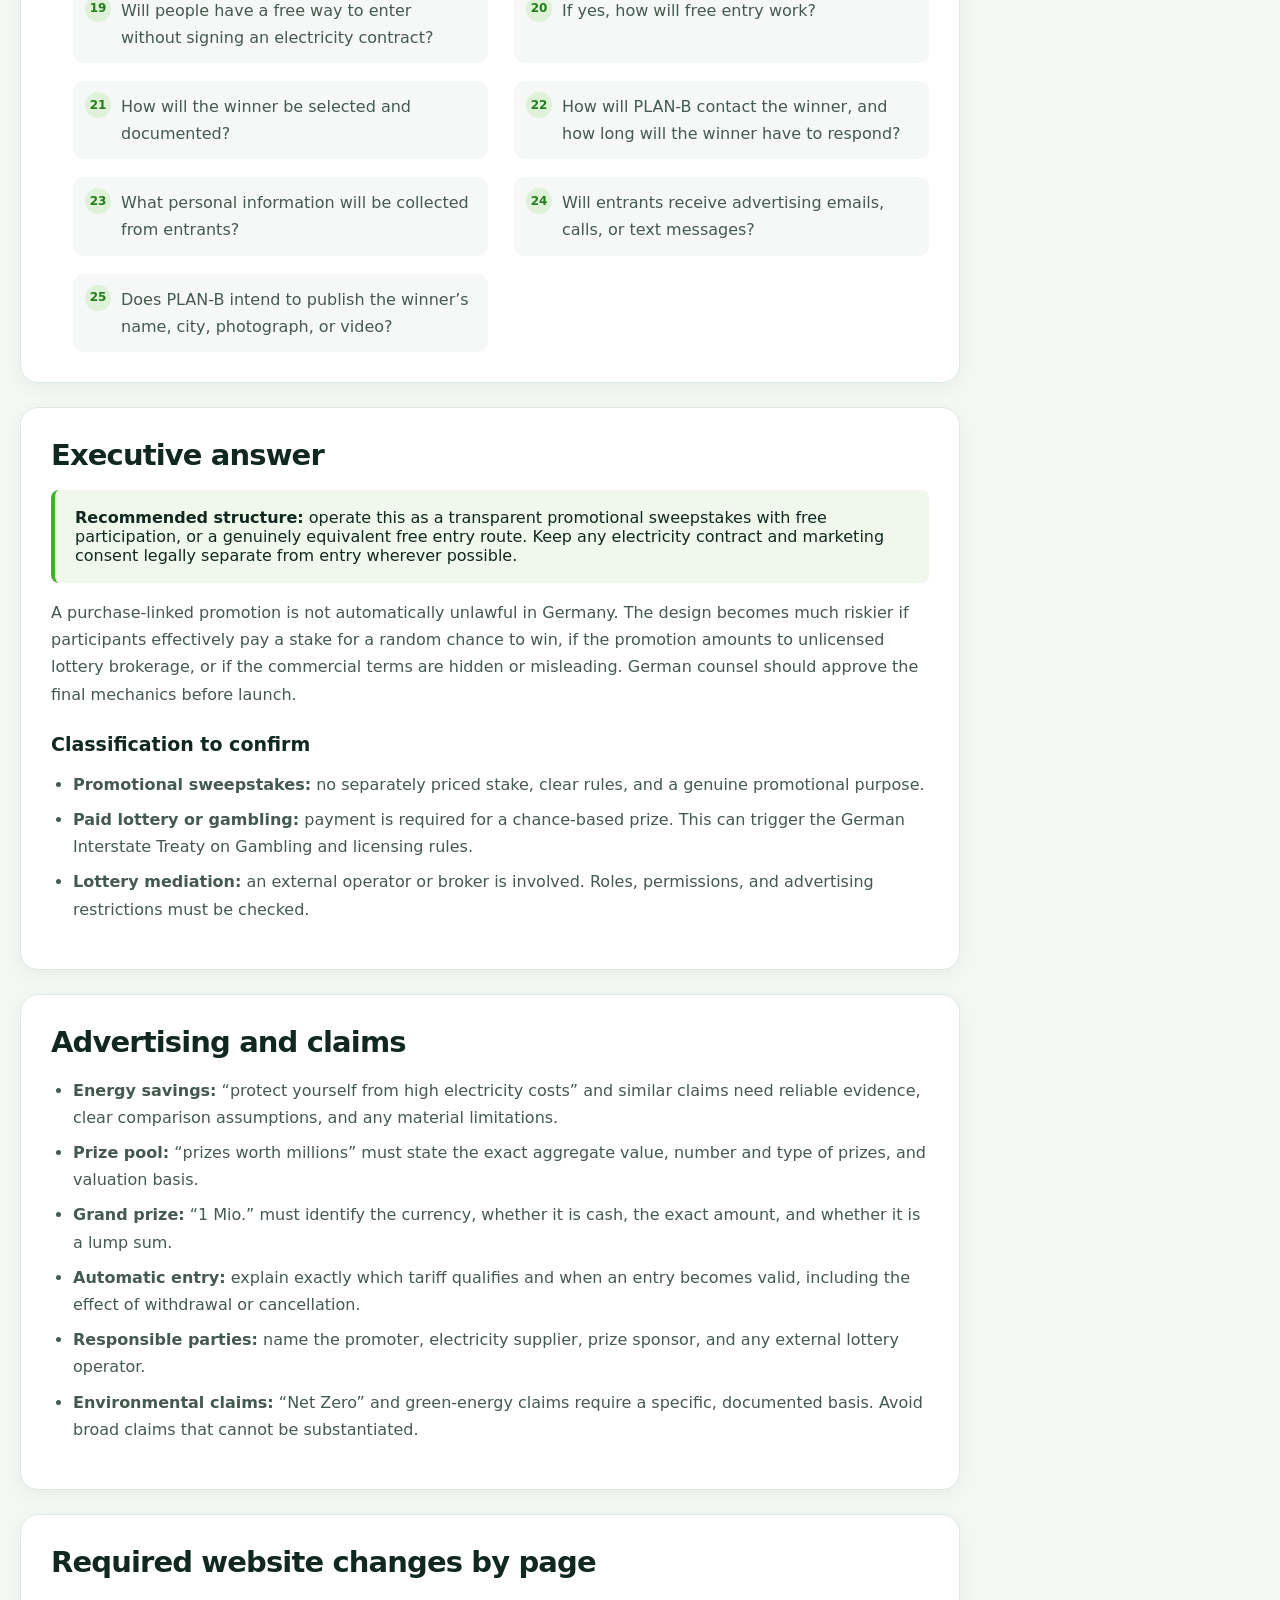
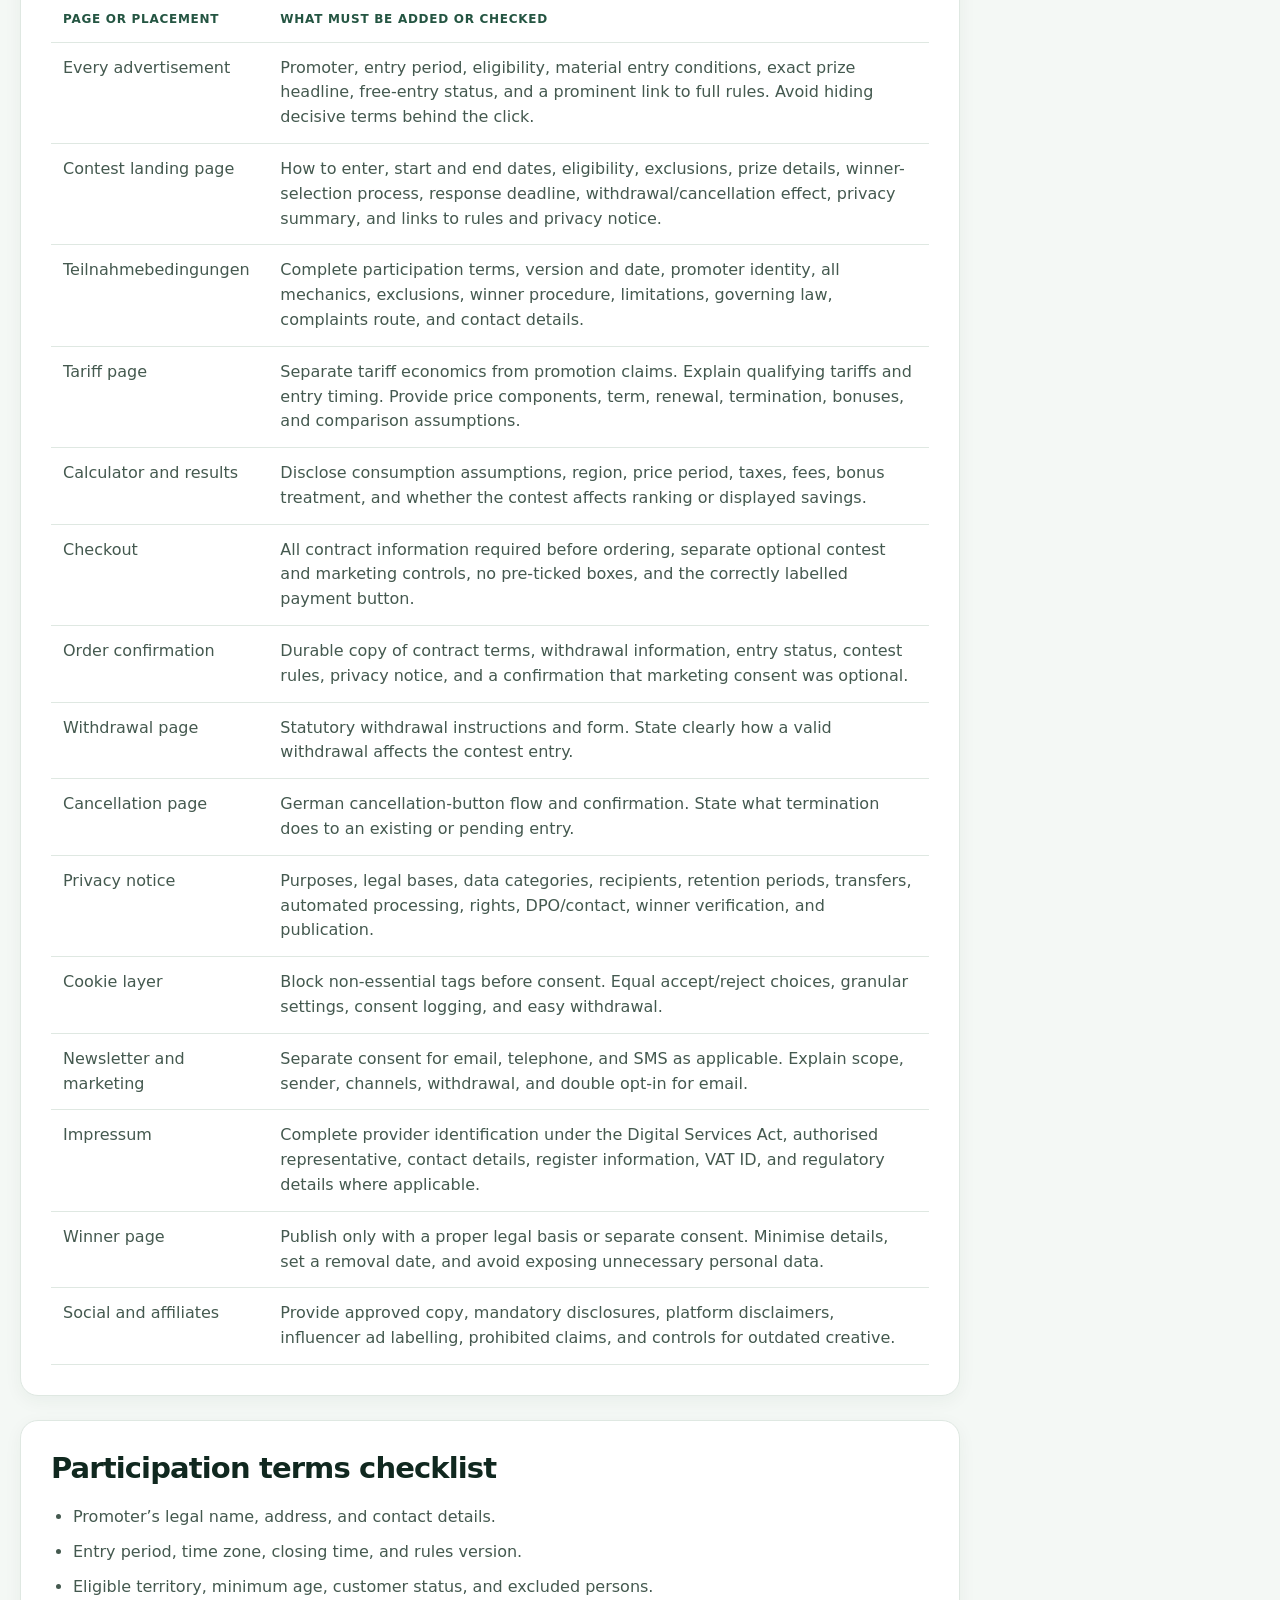
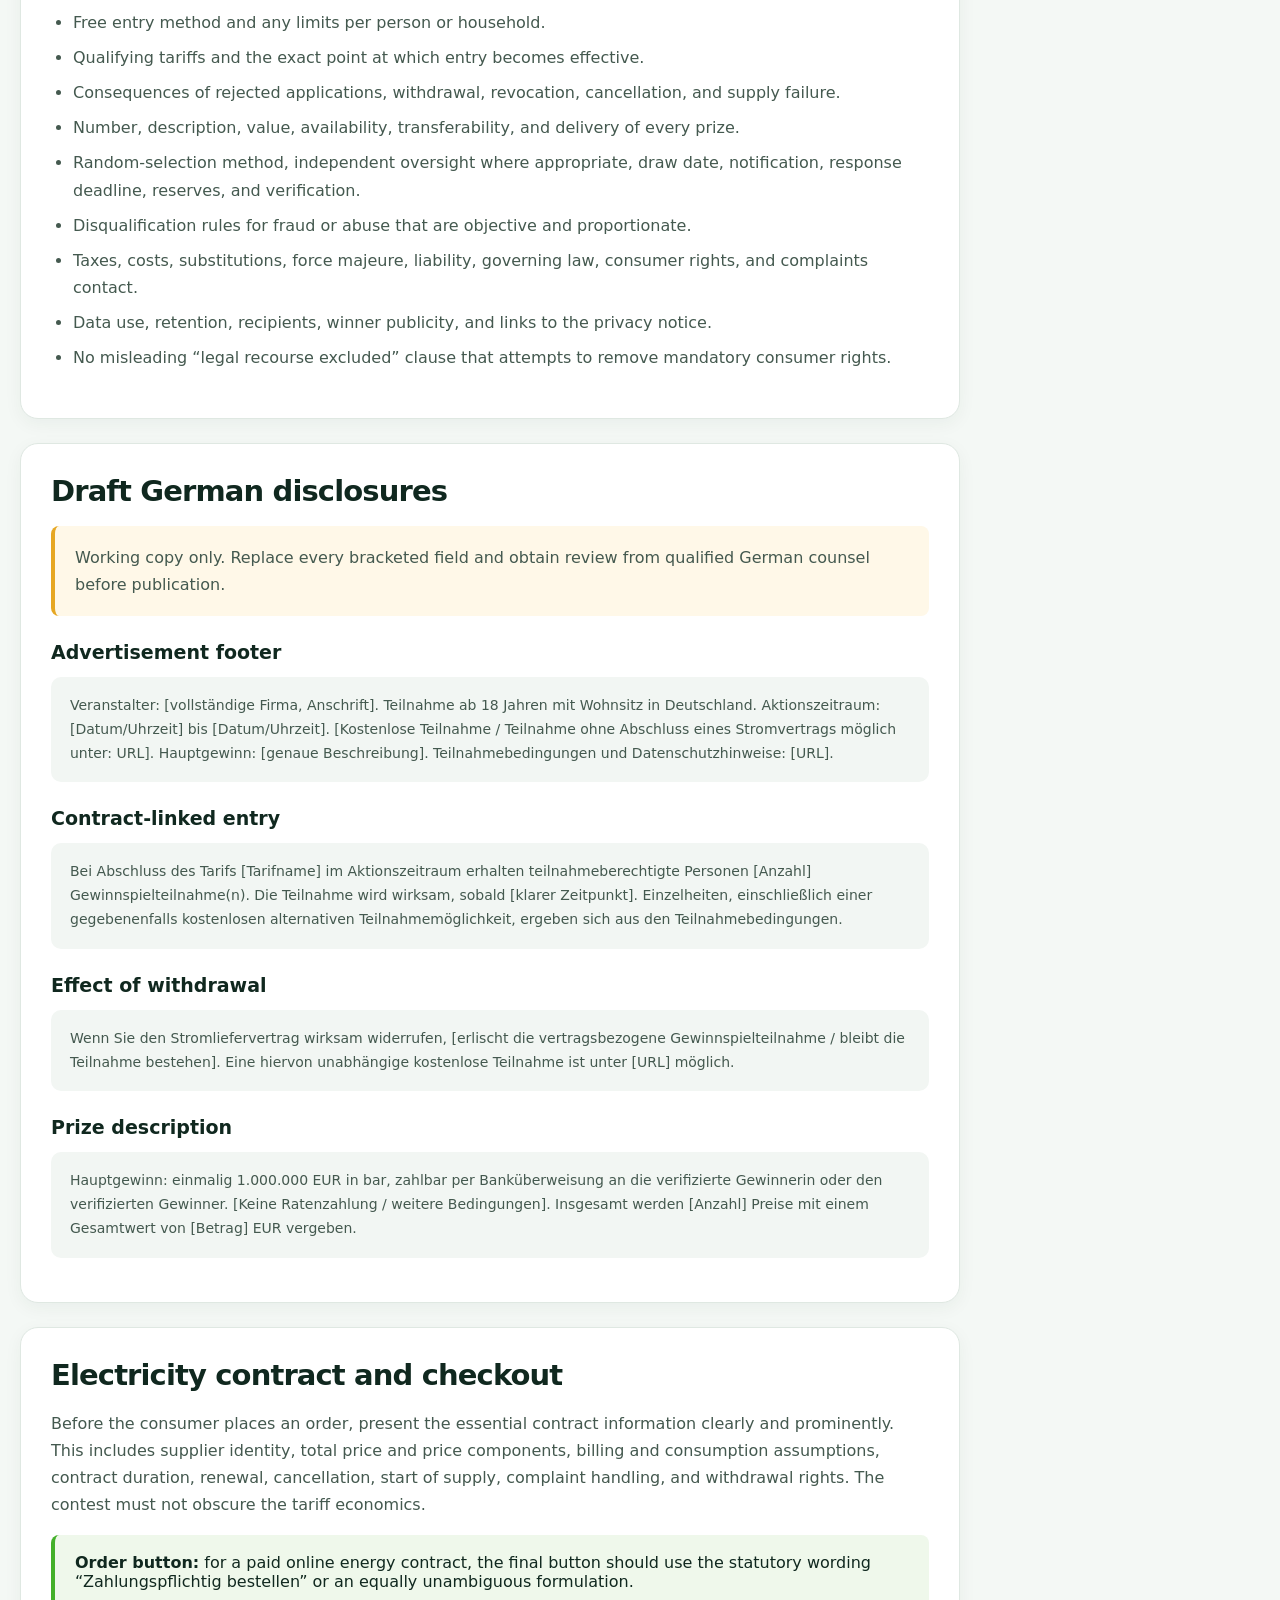
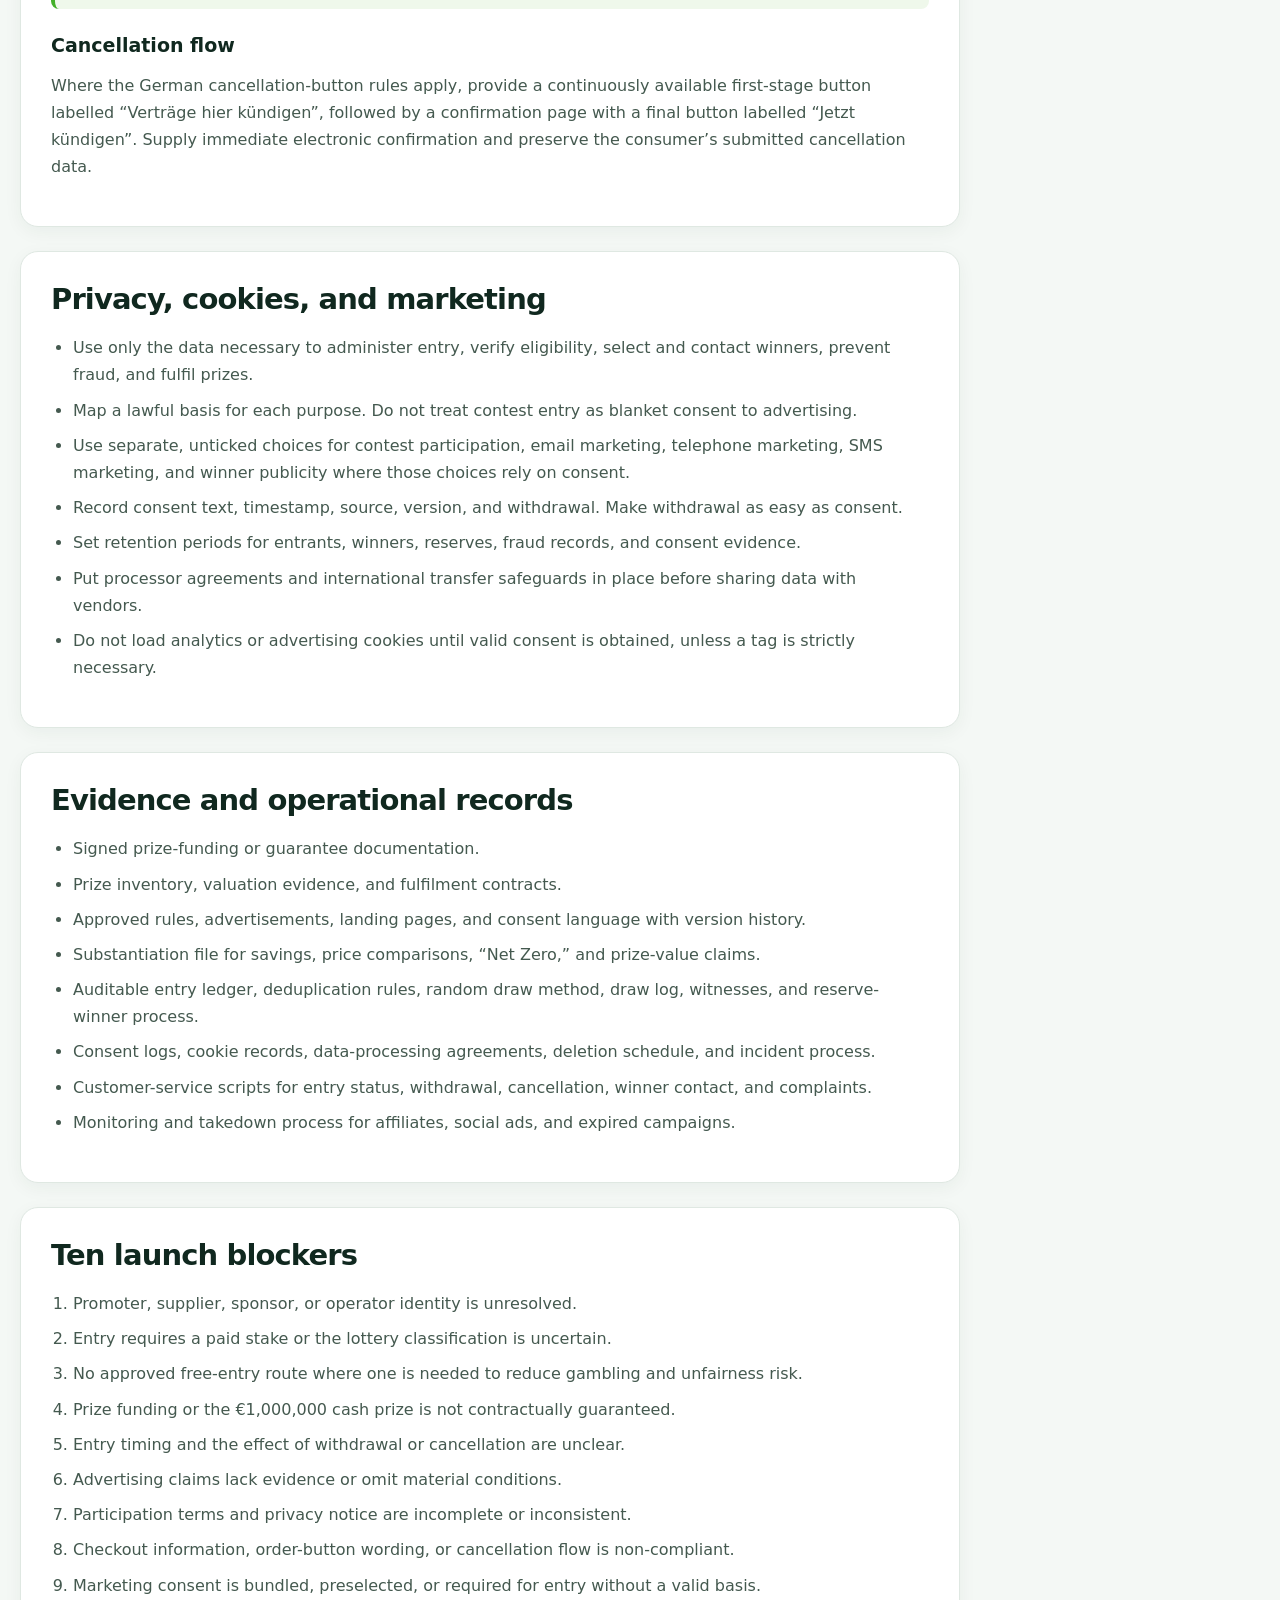
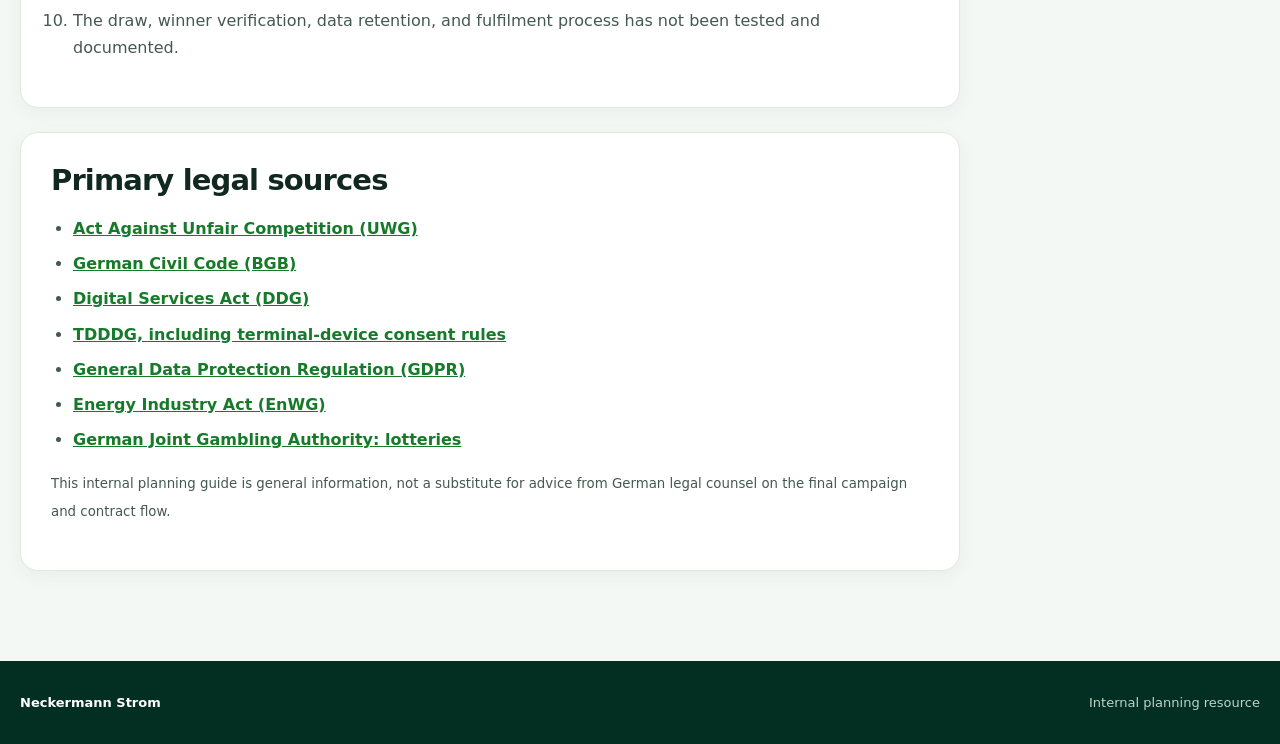
==== commit 12bd4e29: "Add Neckermann Strom SEO and AIO audit" ====
--- a/contest/index.html
+++ b/contest/index.html
@@ -11,7 +11,7 @@
   <link rel="stylesheet" href="contest.css">
 </head>
 <body>
-  <header class="site-header"><nav class="nav shell" aria-label="Primary navigation"><a class="brand" href="../" aria-label="Neckermann Strom home"><img src="../assets/neckermann-strom-logo.webp" alt="Neckermann Strom"></a><div class="nav-links"><a href="../">Brand Hub</a><a href="../footer/">Footer Gallery</a><a href="./" aria-current="page">Contest Planning</a></div></nav></header>
+  <header class="site-header"><nav class="nav shell" aria-label="Primary navigation"><a class="brand" href="../" aria-label="Neckermann Strom home"><img src="../assets/neckermann-strom-logo.webp" alt="Neckermann Strom"></a><div class="nav-links"><a href="../">Brand Hub</a><a href="../footer/">Footer Gallery</a><a href="./" aria-current="page">Contest Planning</a><a href="../seo-aio/">SEO/AIO Report</a></div></nav></header>
   <main>
     <section class="contest-hero"><div class="shell"><span class="status-pill">Internal working document</span><h1>PLAN-B Contest Compliance Workspace</h1><p>The decisions, disclosures, and website changes needed to prepare a German consumer giveaway linked to an electricity offer.</p></div></section>
     <div class="contest-layout shell">
